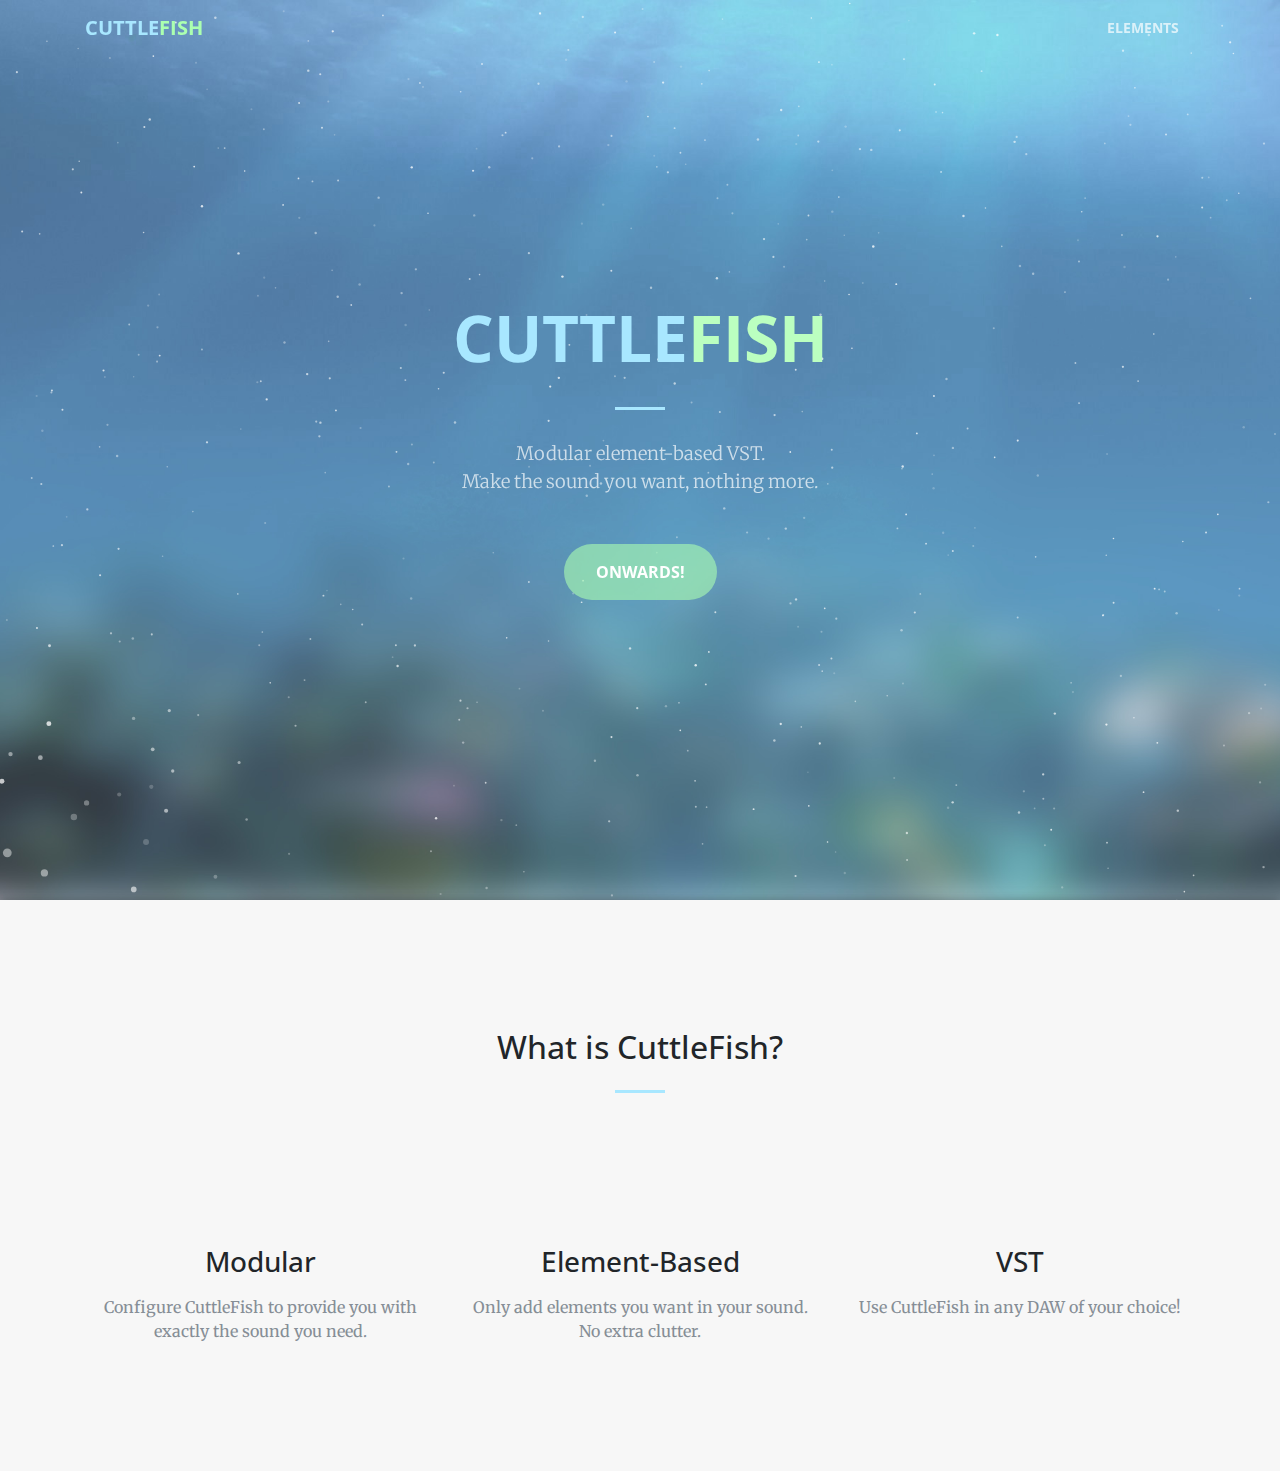
==== Doc/index.html @ bcaa989d "Added structure for documentation" ====
<!DOCTYPE html>
<html lang="en">

  <head>

    <meta charset="utf-8">
    <meta name="viewport" content="width=device-width, initial-scale=1, shrink-to-fit=no">
    <meta name="description" content="">
    <meta name="author" content="">

    <title>CuttleFish - Modular VST</title>

    <!-- Bootstrap core CSS -->
    <link href="vendor/bootstrap/css/bootstrap.min.css" rel="stylesheet">

    <!-- Custom fonts for this template -->
    <link href="vendor/font-awesome/css/font-awesome.min.css" rel="stylesheet" type="text/css">
    <link href='https://fonts.googleapis.com/css?family=Open+Sans:300italic,400italic,600italic,700italic,800italic,400,300,600,700,800' rel='stylesheet' type='text/css'>
    <link href='https://fonts.googleapis.com/css?family=Merriweather:400,300,300italic,400italic,700,700italic,900,900italic' rel='stylesheet' type='text/css'>

    <!-- Plugin CSS -->
    <link href="vendor/magnific-popup/magnific-popup.css" rel="stylesheet">

    <!-- Custom styles for this template -->
    <link href="css/creative.css" rel="stylesheet">

  </head>

  <body id="page-top">

    <!-- Header Canvas-->
    <canvas id="headercanvas"></canvas>

    <!-- Navigation -->
    <nav class="navbar navbar-expand-lg navbar-light fixed-top" id="mainNav">
      <div class="container">
        <a class="navbar-brand js-scroll-trigger" href="#page-top"><font color="#a8e7ff">Cuttle</font><font color="#abffb0">Fish</font></a>
        <button class="navbar-toggler navbar-toggler-right" type="button" data-toggle="collapse" data-target="#navbarResponsive" aria-controls="navbarResponsive" aria-expanded="false" aria-label="Toggle navigation">
          <span class="navbar-toggler-icon"></span>
        </button>
        <div class="collapse navbar-collapse" id="navbarResponsive">
          <ul class="navbar-nav ml-auto">
            <li class="nav-item">
              <a class="nav-link js-scroll-trigger" href="elements.html">Elements</a>
            </li>
          </ul>
        </div>
      </div>
    </nav>

    <header class="masthead text-center text-white d-flex">
        <div class="container my-auto">
          <div class="row">
            <div class="col-lg-10 mx-auto">
              <h1 class="text-uppercase">
                <strong><font color="#a8e7ff">Cuttle</font><font color="#bbffc0">Fish</font></strong>
              </h1>
              <hr>
            </div>
            <div class="col-lg-9 mx-auto">
              <p class="text-faded mb-5">
                Modular element-based VST.<br>
                Make the sound you want, nothing more.
              </p>
              <a class="btn btn-primary btn-xl js-scroll-trigger" href="#about">Onwards!</a>
            </div>
          </div>
        </div>
    </header>

    <section id="about" class="bg-light">
      <div class="container">
        <div class="row">
          <div class="col-lg-12 text-center">
            <h2 class="section-heading">What is CuttleFish?</h2>
            <hr class="my-4">
          </div>
        </div>
      </div>
      <div class="container">
        <div class="row">
          <div class="col-lg-4 col-md-12 text-center">
            <div class="service-box mt-5 mx-auto">
              <i class="fa fa-4x fa-puzzle-piece text-primary mb-3 sr-icons"></i>
              <h3 class="mb-3">Modular</h3>
              <p class="text-muted mb-0">Configure CuttleFish to provide you with exactly the sound you need.</p>
            </div>
          </div>
          <div class="col-lg-4 col-md-12 text-center">
            <div class="service-box mt-5 mx-auto">
              <i class="fa fa-4x fa-clone text-primary mb-3 sr-icons"></i>
              <h3 class="mb-3">Element-Based</h3>
              <p class="text-muted mb-0">Only add elements you want in your sound. No extra clutter.</p>
            </div>
          </div>
          <div class="col-lg-4 col-md-12 text-center">
            <div class="service-box mt-5 mx-auto">
              <i class="fa fa-4x fa-music text-primary mb-3 sr-icons"></i>
              <h3 class="mb-3">VST</h3>
              <p class="text-muted mb-0">Use CuttleFish in any DAW of your choice!</p>
            </div>
          </div>
        </div>
      </div>
    </section>

    <!-- PUT DOWNLOAD LINK HERE LATER
    <section id="contact" class="bg-dark text-white">
      <div class="container">
        <div class="row">
          <div class="col-lg-8 mx-auto text-center">
            <h2 class="section-heading">Contact</h2>
            <hr class="my-4">
          </div>
        </div>
        <div class="row">
          <div class="col-lg-4 ml-auto text-center">
            <i class="fa fa-phone fa-3x mb-3 sr-contact"></i>
            <p>+32 0499/20.30.44</p>
          </div>
          <div class="col-lg-4 mr-auto text-center">
              <a href="mailto:jens.bijtebier@gmail.com">
                <i class="fa fa-envelope-o fa-3x mb-3 sr-contact"></i>
                <p>jens.bijtebier@gmail.com</p>
              </a>
          </div>
        </div>
      </div>
    </section>
    -->

    <!-- Bootstrap core JavaScript -->
    <script src="vendor/jquery/jquery.min.js"></script>
    <script src="vendor/bootstrap/js/bootstrap.bundle.min.js"></script>

    <!-- Plugin JavaScript -->
    <script src="vendor/jquery-easing/jquery.easing.min.js"></script>
    <script src="vendor/scrollreveal/scrollreveal.min.js"></script>
    <script src="vendor/magnific-popup/jquery.magnific-popup.min.js"></script>

    <!-- Custom scripts for this template -->
    <script src="js/creative.min.js"></script>
    <script src="js/headercanvas.js"></script>
  </body>

</html>
---- Doc/css/creative.css ----
/*!
 * Start Bootstrap - Creative v4.0.0-beta.2 (https://startbootstrap.com/template-overviews/creative)
 * Copyright 2013-2017 Start Bootstrap
 * Licensed under MIT (https://github.com/BlackrockDigital/startbootstrap-creative/blob/master/LICENSE)
 */
body,
html {
  width: 100%;
  height: 100%; }

body {
  font-family: 'Merriweather', 'Helvetica Neue', Arial, sans-serif; }

hr {
  max-width: 50px;
  border-width: 3px;
  border-color: #a8e7ff; }

hr.light {
  border-color: #fff; }

a {
  color: #fff;
  -webkit-transition: all 0.2s;
  -moz-transition: all 0.2s;
  transition: all 0.2s; }
  a:hover {
    color: #ccc;
    text-decoration: none; }

h1,
h2,
h3,
h4,
h5,
h6 {
  font-family: 'Open Sans', 'Helvetica Neue', Arial, sans-serif; }

.bg-primary {
  background-color: #2a3761 !important; }

.bg-dark {
  background-color: #1d2125 !important; }

.bg-light {
  background-color: #f7f7f7 !important;
  -webkit-box-shadow: 0px 1px 10px 0px rgba(29,33,37,0.5);
  -moz-box-shadow: 0px 1px 10px 0px rgba(29,33,37,0.5);
  box-shadow: 0px 1px 10px 0px rgba(29,33,37,0.5);
}

.text-faded {
  color: rgba(255, 255, 255, 0.7); }

section {
  padding: 8rem 0; }

.section-heading {
  margin-top: 0; }

::-moz-selection {
  color: #fff;
  background: #212529;
  text-shadow: none; }

::selection {
  color: #fff;
  background: #212529;
  text-shadow: none; }

img::selection {
  color: #fff;
  background: transparent; }

img::-moz-selection {
  color: #fff;
  background: transparent; }

body {
  -webkit-tap-highlight-color: #212529; }

#mainNav {
  border-bottom: 1px solid rgba(33, 37, 41, 0.1);
  background-color: #fff;
  font-family: 'Open Sans', 'Helvetica Neue', Arial, sans-serif;
  -webkit-transition: all 0.2s;
  -moz-transition: all 0.2s;
  transition: all 0.2s; }
  #mainNav .navbar-brand {
    font-weight: 700;
    text-transform: uppercase;
    color: #2a3761;
    font-family: 'Open Sans', 'Helvetica Neue', Arial, sans-serif; }
    #mainNav .navbar-brand:focus, #mainNav .navbar-brand:hover {
      color: #2a3761; }
  #mainNav .navbar-nav > li.nav-item > a.nav-link,
  #mainNav .navbar-nav > li.nav-item > a.nav-link:focus {
    font-size: .9rem;
    font-weight: 700;
    text-transform: uppercase;
    color: #212529; }
    #mainNav .navbar-nav > li.nav-item > a.nav-link:hover,
    #mainNav .navbar-nav > li.nav-item > a.nav-link:focus:hover {
      color: #2a3761; }
    #mainNav .navbar-nav > li.nav-item > a.nav-link.active,
    #mainNav .navbar-nav > li.nav-item > a.nav-link:focus.active {
      background-color: transparent; }
      #mainNav .navbar-nav > li.nav-item > a.nav-link.active:hover,
      #mainNav .navbar-nav > li.nav-item > a.nav-link:focus.active:hover {
        background-color: transparent; }
  @media (min-width: 992px) {
    #mainNav {
      border-color: transparent;
      background-color: transparent; }
      #mainNav .navbar-brand {
        color: rgba(255, 255, 255, 0.7); }
        #mainNav .navbar-brand:focus, #mainNav .navbar-brand:hover {
          color: #fff; }
      #mainNav .navbar-nav > li.nav-item > a.nav-link {
        padding: 0.5rem 1rem; }
      #mainNav .navbar-nav > li.nav-item > a.nav-link,
      #mainNav .navbar-nav > li.nav-item > a.nav-link:focus {
        color: rgba(255, 255, 255, 0.7); }
        #mainNav .navbar-nav > li.nav-item > a.nav-link:hover {
          color: #fff; }
      #mainNav.navbar-shrink {
        border-bottom: 1px solid rgba(33, 37, 41, 0.1);
        background-color: #1d2125;
        -webkit-box-shadow: 0px 1px 10px 0px rgba(29,33,37,0.5);
        -moz-box-shadow: 0px 1px 10px 0px rgba(29,33,37,0.5);
        box-shadow: 0px 1px 10px 0px rgba(29,33,37,0.5); }
        #mainNav.navbar-shrink .navbar-brand {
          color: #fff; }
          #mainNav.navbar-shrink .navbar-brand:focus, #mainNav.navbar-shrink .navbar-brand:hover {
            color: #ccc; }
        #mainNav.navbar-shrink .navbar-nav > li.nav-item > a.nav-link {
          color: #fff;}
          #mainNav.navbar-shrink .navbar-nav > li.nav-item > a.nav-link:hover {
            color: #ccc; } }

header.masthead {
  padding-top: 10rem;
  padding-bottom: calc(10rem - 56px);
  background-image: url("../img/header.jpg");
  background-repeat: no-repeat;
/*  background-attachment: fixed;*/
  background-position: center center;
  -webkit-background-size: cover;
  -moz-background-size: cover;
  -o-background-size: cover;
  background-size: cover; }
  header.masthead hr {
    margin-top: 30px;
    margin-bottom: 30px; }
  header.masthead h1 {
    font-size: 2rem; }
  header.masthead p {
    font-weight: 300; }
  @media (min-width: 768px) {
    header.masthead p {
      font-size: 1.15rem; } }
  @media (min-width: 992px) {
    header.masthead {
      height: 100vh;
      min-height: 650px;
      padding-top: 0;
      padding-bottom: 0; }
      header.masthead h1 {
        font-size: 3rem; } }
  @media (min-width: 1200px) {
    header.masthead h1 {
      font-size: 4rem; } }

.service-box {
  max-width: 400px; }

.portfolio-box {
  max-width: 650px;
  margin: 0 auto; }
  .portfolio-box .portfolio-box-caption {
    position: absolute;
    bottom: 0;
    width: 100%;
    height: 100%;
    text-align: center;
    opacity: 0;
    color: #fff;
    background: rgba(179, 174, 108, 0.9);
    -webkit-transition: all 0.2s;
    -moz-transition: all 0.2s;
    transition: all 0.2s; }
    .portfolio-box .portfolio-box-caption .portfolio-box-caption-content {
      position: absolute;
      top: 50%;
      width: 100%;
      transform: translateY(-50%);
      text-align: center; }
      .portfolio-box .portfolio-box-caption .portfolio-box-caption-content .project-category,
      .portfolio-box .portfolio-box-caption .portfolio-box-caption-content .project-name,
      .portfolio-box .portfolio-box-caption .portfolio-box-caption-content .project-info {
        padding: 0 15px;
        font-family: 'Open Sans', 'Helvetica Neue', Arial, sans-serif; }
      .portfolio-box .portfolio-box-caption .portfolio-box-caption-content .project-category {
        font-size: 14px;
        font-weight: 600;
        text-transform: uppercase; }
      .portfolio-box .portfolio-box-caption .portfolio-box-caption-content .project-name {
        font-size: 30px; }
  .portfolio-box:hover .portfolio-box-caption {
    opacity: 1; }
  .portfolio-box:focus {
    outline: none; }
  @media (min-width: 768px) {
    .portfolio-box .portfolio-box-caption .portfolio-box-caption-content .project-category {
      font-size: 16px; }
    .portfolio-box .portfolio-box-caption .portfolio-box-caption-content .project-name {
      font-size: 40px; } }

.text-primary {
  color: #79cd7e !important; }

.btn {
  font-weight: 700;
  text-transform: uppercase;
  border: none;
  border-radius: 300px;
  font-family: 'Open Sans', 'Helvetica Neue', Arial, sans-serif; }

.btn-xl {
  padding: 1rem 2rem; }

.btn-primary {
  background-color: rgba(171, 255, 176, 0.6);
  border-color: rgba(171, 255, 176, 0.6);
  text-align: center; }
  .btn-primary:hover {
    background-color: rgba(121, 205, 126, 1);
    color: #fff; }
  .btn-primary:active, .btn-primary:focus {
    background-color: rgba(121, 205, 126, 1) !important;
    box-shadow: 0 0 0 0.2rem transparent !important; }

#headercanvas {
  margin: 0px;
  position: absolute; top: 0; left:0;
/*  -webkit-box-shadow: 0px 1px 10px 0px rgba(29,33,37,0.5);
  -moz-box-shadow: 0px 1px 10px 0px rgba(29,33,37,0.5);
  box-shadow: 0px 1px 10px 0px rgba(29,33,37,0.5);*/
}

.bg-img {
  background-image: url("../img/header.jpg");
  background-repeat: no-repeat;
  background-attachment: fixed;
  background-position: center center;
}

.elementList {
  text-align: center;
  margin: auto;
}

.elementList a {
  color: rgb(200, 180, 255);
}

.elementSection {
  margin: 1em auto 2.5em;
}

.MIDISignal {
  display: inline;
  color: rgb(121, 205, 126);
  font-weight: bold;
}

.AUDIOSignal {
  display: inline;
  color: rgb(154, 218, 255);
  font-weight: bold;
}

.PARAMETER {
  display: inline;
  color: #ffb080;
  margin-bottom: 1em;
  font-weight: bold;
}

.EXPLANATION {
  display: inline;
  color: #868e96;
}

.EXPLANATION a {
  color: rgb(200, 180, 255);
  font-weight: bold;
}
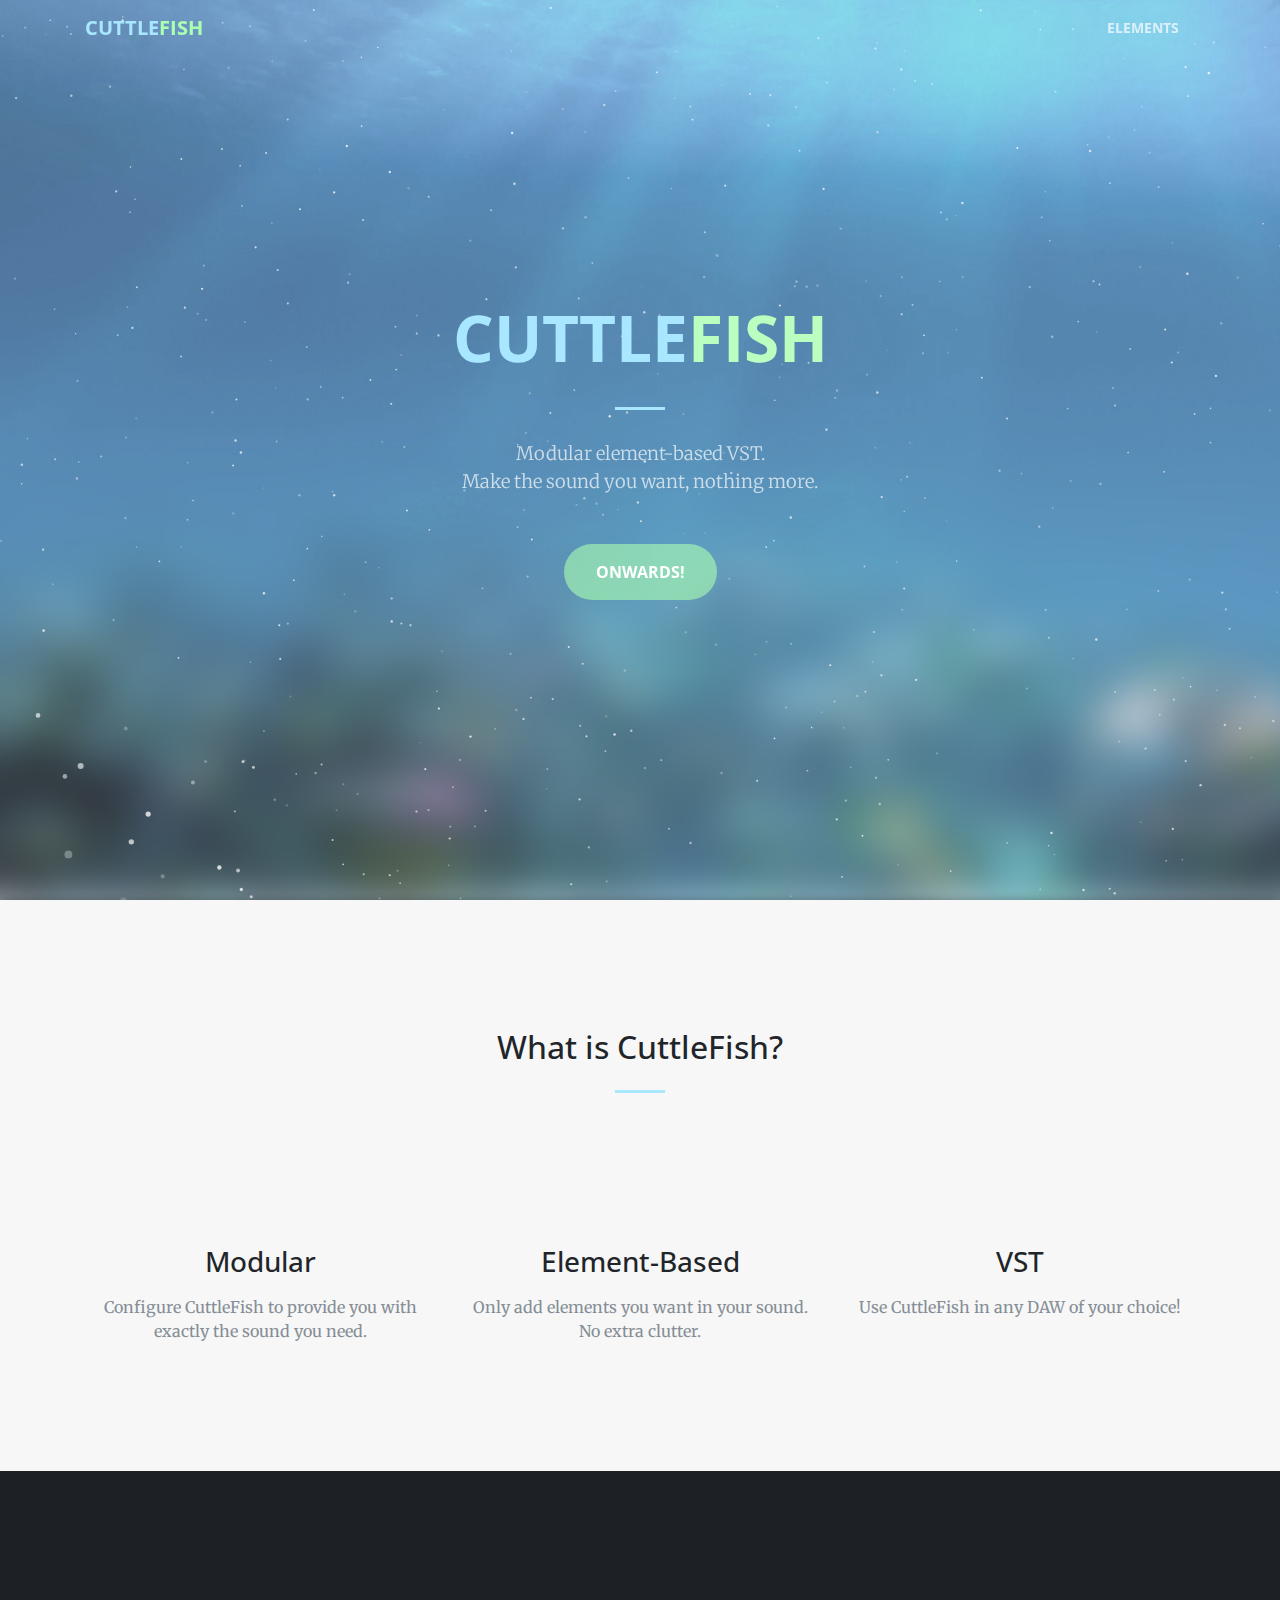
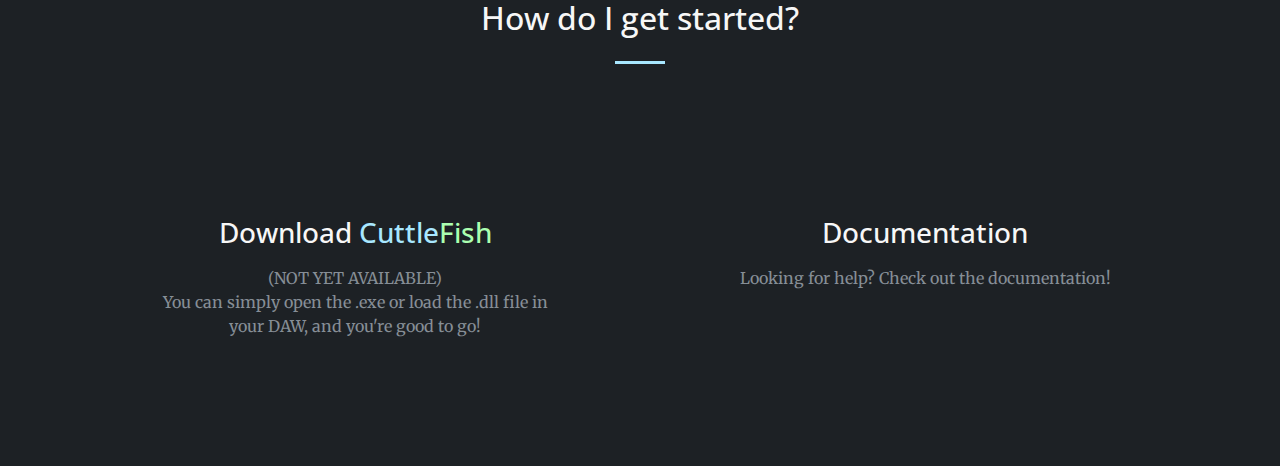
==== commit d91d71eb: "Updated documentation index page" ====
--- a/Doc/index.html
+++ b/Doc/index.html
@@ -104,30 +104,37 @@
       </div>
     </section>
 
-    <!-- PUT DOWNLOAD LINK HERE LATER
-    <section id="contact" class="bg-dark text-white">
+    <section class="bg-dark">
       <div class="container">
         <div class="row">
-          <div class="col-lg-8 mx-auto text-center">
-            <h2 class="section-heading">Contact</h2>
+          <div class="col-lg-12 text-center">
+            <h2 class="section-heading lightText">How do I get started?</h2>
             <hr class="my-4">
           </div>
         </div>
+      </div>
+      <div class="container">
         <div class="row">
-          <div class="col-lg-4 ml-auto text-center">
-            <i class="fa fa-phone fa-3x mb-3 sr-contact"></i>
-            <p>+32 0499/20.30.44</p>
+          <div class="col-lg-6 col-md-12 text-center">
+            <div class="service-box mt-5 mx-auto">
+              <i class="fa fa-4x fa-download text-primary mb-3 sr-icons"></i>
+              <h3 class="mb-3 lightText">Download <font color="#a8e7ff">Cuttle</font><font color="#abffb0">Fish</font></h3>
+              <p class="text-muted mb-0">(NOT YET AVAILABLE)</p>
+              <p class="text-muted mb-0">You can simply open the .exe or load the .dll file in your DAW, and you're good to go!</p>
+            </div>
           </div>
-          <div class="col-lg-4 mr-auto text-center">
-              <a href="mailto:jens.bijtebier@gmail.com">
-                <i class="fa fa-envelope-o fa-3x mb-3 sr-contact"></i>
-                <p>jens.bijtebier@gmail.com</p>
-              </a>
+          <div class="col-lg-6 col-md-12 text-center">
+            <a href="elements.html">
+            <div class="service-box mt-5 mx-auto">
+              <i class="fa fa-4x fa-file text-primary mb-3 sr-icons"></i>
+              <h3 class="mb-3 lightText">Documentation</h3>
+              <p class="text-muted mb-0">Looking for help? Check out the documentation!</p>
+            </div>
+            </a>
           </div>
         </div>
       </div>
     </section>
-    -->
 
     <!-- Bootstrap core JavaScript -->
     <script src="vendor/jquery/jquery.min.js"></script>
--- a/Doc/css/creative.css
+++ b/Doc/css/creative.css
@@ -37,7 +37,7 @@
   font-family: 'Open Sans', 'Helvetica Neue', Arial, sans-serif; }
 
 .bg-primary {
-  background-color: #2a3761 !important; }
+  background-color: rgba(92, 129, 167, 1) !important; }
 
 .bg-dark {
   background-color: #1d2125 !important; }
@@ -57,6 +57,10 @@
 
 .section-heading {
   margin-top: 0; }
+
+.lightText {
+  color: #f7f7f7; 
+}
 
 ::-moz-selection {
   color: #fff;
